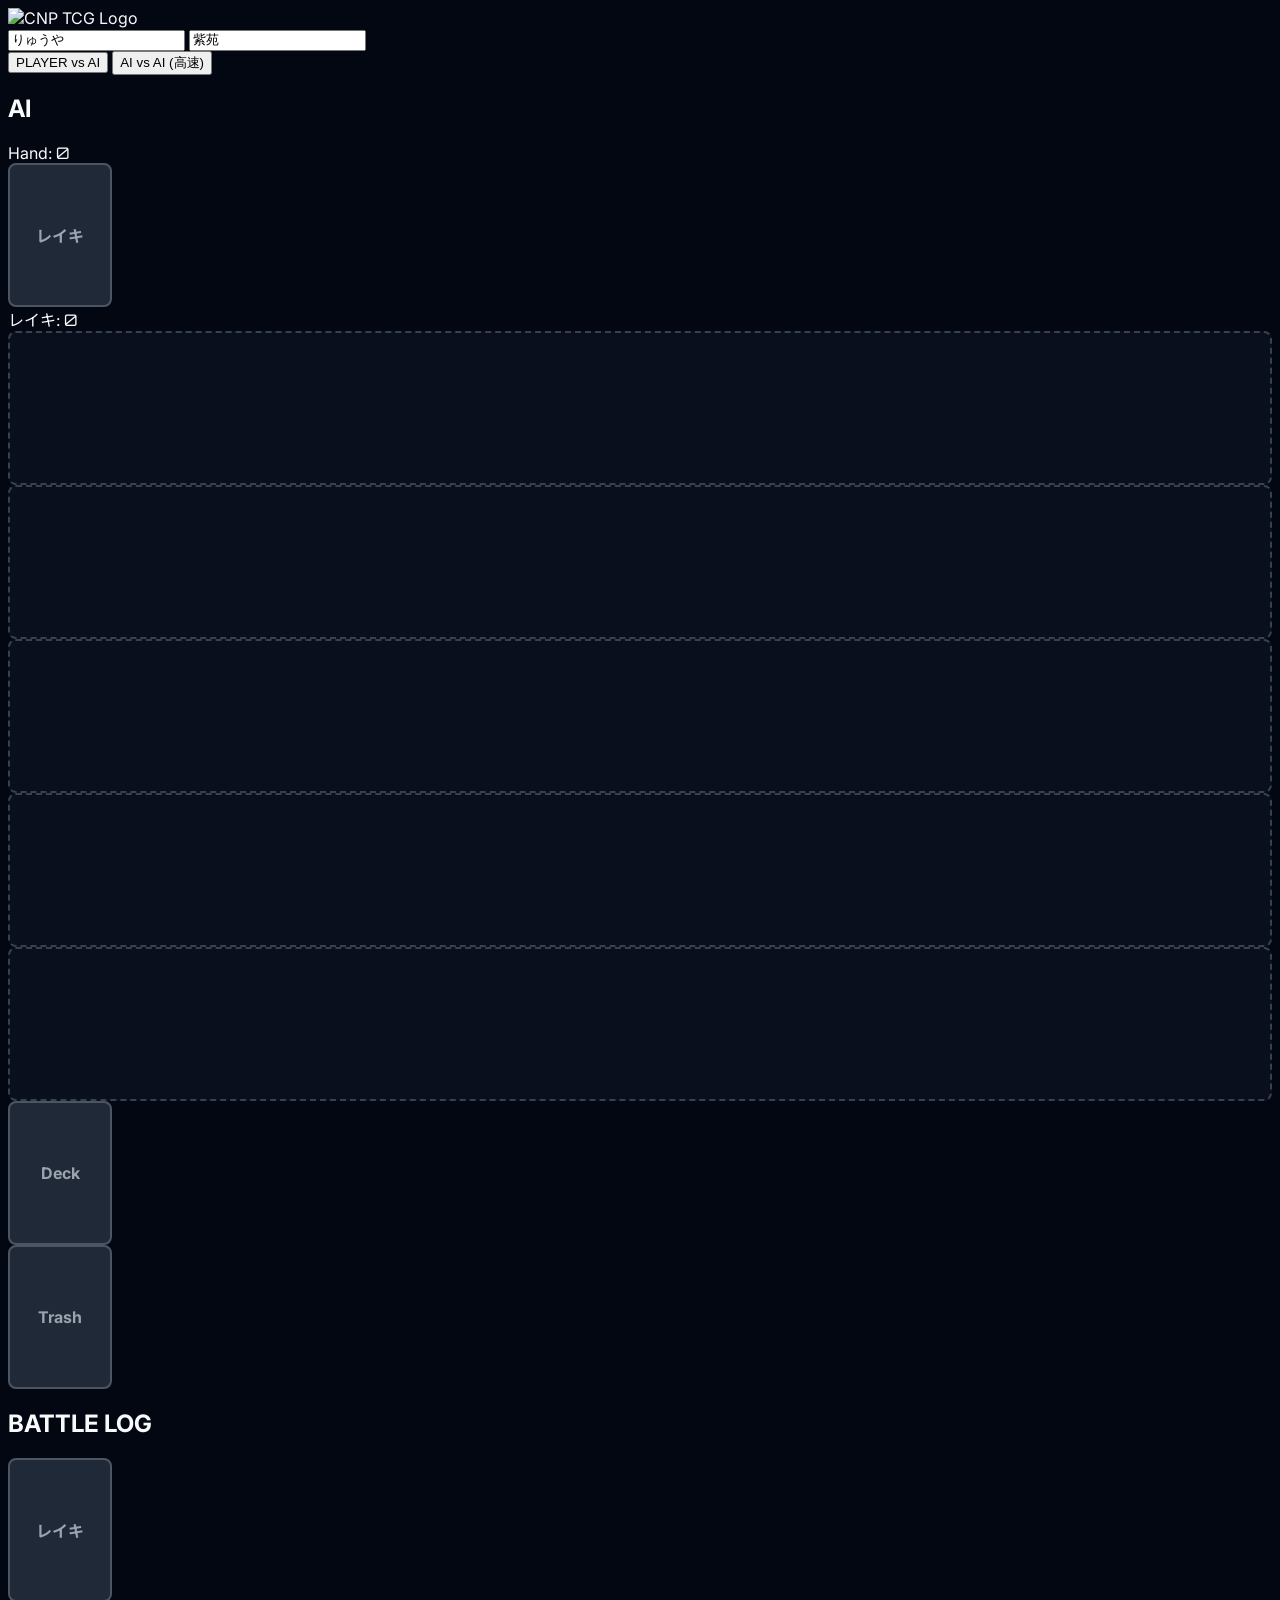
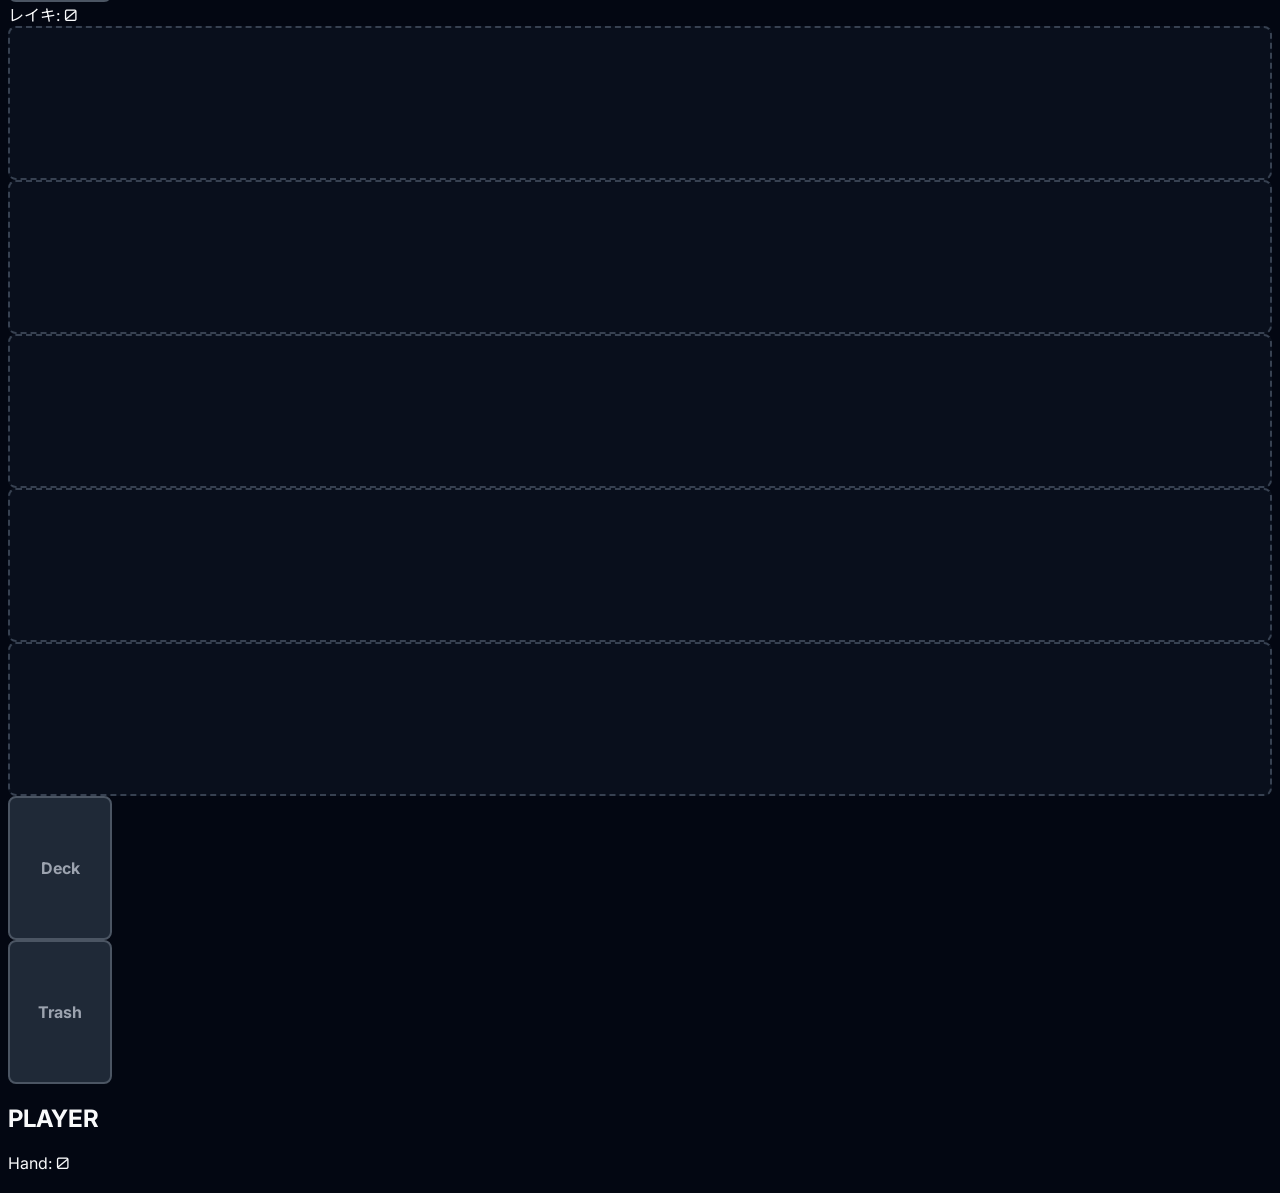
==== index.html @ 5e6b6c02 "ファイル名をindex.htmlに変更" ====
<!DOCTYPE html>
<html lang="ja">
<head>
    <meta charset="UTF-8">
    <meta name="viewport" content="width=device-width, initial-scale=1.0">
    <title>CNP TCG: AI BATTLE ARENA (Ultimate Responsive Edition)</title>
    <!-- Chosen Palette: Galactic Arena (Deep navy background, cool gray elements, with vibrant blue for player actions and crimson red for opponent actions/damage, accented with amber for phase indicators and highlights.) -->
    <!-- Application Structure Plan: The application is structured as a single-page 'Battle Arena', directly representing the game board from the source material (playmat guide). This is the most intuitive structure for a card game, allowing users to instantly understand the game state. The user flow is turn-based, guided by a central phase indicator. Interaction is direct: users click cards and targets. This design prioritizes immediate comprehension and immersive gameplay over abstract data representation, which is ideal for translating a game's rules into an interactive experience. -->
    <!-- Visualization & Content Choices:
    - Game State (Inform): Textual stats (Deck/Hand/Reiki count) are used for clarity. The layout itself acts as a diagram of the game state.
    - Card Interactions (Relationships): JavaScript-driven highlighting shows valid plays. When a card is selected, playable slots glow. During battle, selectable attackers and targets glow, making the action-target relationship clear.
    - Turn Progression (Change): A prominent 'Phase Indicator' text block, updated by JS, guides the user through the turn's phases (Draw, Main, Battle, End).
    - Battle Outcome (Compare): Card BP is directly compared. The outcome is visualized with a CSS animation (attack line) and a damage number popup, providing immediate, impactful feedback.
    - Libraries: Vanilla JS for all logic. No Chart.js/Plotly.js needed as the "data" is the game state itself, best visualized through a custom interactive diagram (the game board). -->
    <!-- CONFIRMATION: NO SVG graphics used. NO Mermaid JS used. -->
    <script src="https://cdn.tailwindcss.com"></script>
    <link rel="preconnect" href="https://fonts.googleapis.com">
    <link rel="preconnect" href="https://fonts.gstatic.com" crossorigin>
    <link href="https://fonts.googleapis.com/css2?family=Inter:wght@400;600;700&family=Noto+Sans+JP:wght@400;700&family=Orbitron:wght@700&display=swap" rel="stylesheet">
    <style>
        :root {
            --player-color: #2563eb; --opponent-color: #dc2626; --highlight-color: #f59e0b;
        }
        html, body { overscroll-behavior: none; }
        body {
            font-family: 'Inter', 'Noto Sans JP', sans-serif; background-color: #030712;
            background-image: url('https://cnptcg.s3.ap-northeast-1.amazonaws.com/images/background/bg_main.png');
            background-size: cover; background-position: center; background-attachment: fixed;
            color: #f9fafb; overflow: hidden; user-select: none;
        }
        .font-orbitron { font-family: 'Orbitron', sans-serif; }
        .card {
            transition: all 0.3s cubic-bezier(0.25, 0.8, 0.25, 1); transform-style: preserve-3d;
            box-shadow: 0 2px 10px rgba(0, 0, 0, 0.5); border-radius: 0.5rem; cursor: pointer;
            border: 2px solid #4b5563; width: 80px; height: 112px; position: relative;
        }
        .card-inner { width: 100%; height: 100%; object-fit: cover; border-radius: 0.375rem; }
        .card.rested { transform: rotate(90deg) scale(0.9); }
        .card.in-hand:hover { transform: translateY(-20px) scale(1.15); z-index: 100; }
        .card.selected { transform: translateY(-15px) scale(1.1); box-shadow: 0 0 20px var(--player-color); border-color: var(--player-color); }
        .card.can-attack { box-shadow: 0 0 15px var(--highlight-color); border-color: var(--highlight-color); animation: pulse 1.5s infinite; }
        .targetable { animation: pulse-red 1.5s infinite; }
        @keyframes pulse { 0%, 100% { box-shadow: 0 0 15px var(--highlight-color); } 50% { box-shadow: 0 0 25px var(--highlight-color); } }
        @keyframes pulse-red { 0%, 100% { box-shadow: 0 0 15px var(--opponent-color); border-color: var(--opponent-color);} 50% { box-shadow: 0 0 25px var(--opponent-color); border-color: var(--opponent-color);} }
        .field-slot {
            border: 2px dashed #374151; background-color: rgba(17, 24, 39, 0.5); transition: all 0.3s ease;
            min-height: 122px; border-radius: 0.5rem; display: flex; align-items: center; justify-content: center;
        }
        .field-slot.playable { border-color: var(--player-color); box-shadow: 0 0 15px var(--player-color); }
        .phase-indicator { box-shadow: 0 0 20px rgba(234, 179, 8, 0.4); }
        .attack-effect {
            position: fixed; width: 100px; height: 100px;
            background-image: radial-gradient(circle, white, rgba(255, 100, 100, 0));
            border-radius: 50%; transform: scale(0); pointer-events: none; z-index: 201;
            animation: attack-flash 0.4s ease-out;
        }
        @keyframes attack-flash { 0% { transform: scale(0); opacity: 1; } 100% { transform: scale(2); opacity: 0; } }
        .action-button:disabled { filter: grayscale(80%); cursor: not-allowed; opacity: 0.7; }
        .deck { background: #1f2937; border: 2px solid #4b5563; color: #9ca3af; display: flex; flex-direction: column; align-items: center; justify-content: center; font-weight: bold; border-radius: 0.5rem; width: 80px; height: 112px; }
        .base { border: 2px solid #4b5563; background-color: #1f2937; position: relative; width: 64px; height: 30px; border-radius: 0.25rem; }
        .base.conquered-by-player { border-color: var(--player-color); box-shadow: 0 0 15px var(--player-color); }
        .base.conquered-by-opponent { border-color: var(--opponent-color); box-shadow: 0 0 15px var(--opponent-color); }
        .gauge-bar { position: absolute; bottom: -10px; left: 0; width: 100%; height: 5px; background-color: #4b5563; border-radius: 2px; }
        .gauge-bar-inner { height: 100%; background-color: #f59e0b; border-radius: 2px; transition: width 0.3s ease; }
        .log-entry { transition: opacity 0.5s, transform 0.5s; opacity: 0; transform: translateX(-20px); }
        .log-entry.visible { opacity: 1; transform: translateX(0); }
        .card-overlay-text {
            position: absolute; bottom: 0; left: 0; right: 0; padding: 2px;
            background: linear-gradient(to top, rgba(0,0,0,0.8), rgba(0,0,0,0));
            border-bottom-left-radius: 0.375rem; border-bottom-right-radius: 0.375rem;
            font-size: 10px; line-height: 1.2; text-shadow: 1px 1px 2px black;
        }
        @media (min-width: 640px) {
            .card { width: 100px; height: 140px; }
            .deck { width: 100px; height: 140px; }
            .field-slot { min-height: 150px; }
            .base { width: 80px; }
            .card-overlay-text { font-size: 12px; }
        }
    </style>
</head>
<body class="p-1 sm:p-4 text-xs sm:text-base">
    <div id="splash-screen" class="fixed inset-0 bg-gray-900 z-50 flex items-center justify-center transition-opacity duration-500">
        <div class="text-center p-8 bg-black/50 rounded-2xl shadow-2xl max-w-md w-full mx-4">
            <img src="https://cnptcg.s3.ap-northeast-1.amazonaws.com/images/logo/logo.png" alt="CNP TCG Logo" class="w-2/3 mx-auto mb-8">
            <div class="space-y-4">
                <input type="text" id="player1-name-input" placeholder="プレイヤー1の名前" class="w-full bg-gray-700 text-white p-3 rounded-lg text-center" value="りゅうや">
                <input type="text" id="player2-name-input" placeholder="プレイヤー2の名前" class="w-full bg-gray-700 text-white p-3 rounded-lg text-center" value="紫苑">
            </div>
            <div class="mt-8 grid grid-cols-1 sm:grid-cols-2 gap-4">
                <button id="start-pve-btn" class="w-full bg-blue-600 hover:bg-blue-700 text-white font-bold py-3 rounded-lg transition-transform transform hover:scale-105">PLAYER vs AI</button>
                <button id="start-eve-btn" class="w-full bg-red-600 hover:bg-red-700 text-white font-bold py-3 rounded-lg transition-transform transform hover:scale-105">AI vs AI (高速)</button>
            </div>
        </div>
    </div>

    <div id="game-container" class="max-w-screen-2xl mx-auto flex flex-col h-screen opacity-0 transition-opacity duration-500">
        <div id="opponent-area" class="mb-2">
            <div class="flex justify-between items-center mb-2 px-1 sm:px-4">
                <div class="flex items-center gap-2 sm:gap-4"><h2 id="opponent-name" class="text-base sm:text-lg font-bold text-red-500">AI</h2><div id="opponent-hand-count" class="font-semibold">Hand: <span class="font-orbitron">0</span></div></div>
                <div id="opponent-bases" class="flex gap-1 sm:gap-2"></div>
            </div>
            <div class="flex items-end gap-1 sm:gap-4">
                <div class="flex flex-col-reverse justify-end gap-2 p-1 sm:p-2 bg-gray-900/50 rounded-lg"><div id="opponent-reiki-deck" class="deck">レイキ</div><div id="opponent-reiki-count" class="text-center font-bold">レイキ: <span class="font-orbitron">0</span></div></div>
                <div class="grid grid-cols-5 gap-1 sm:gap-2 flex-grow">
                    <div id="opponent-field-vanguard1" class="field-slot" data-type="field" data-owner="opponent" data-slot="vanguard1"></div><div id="opponent-field-vanguard2" class="field-slot" data-type="field" data-owner="opponent" data-slot="vanguard2"></div>
                    <div id="opponent-field-rearguard1" class="field-slot" data-type="field" data-owner="opponent" data-slot="rearguard1"></div><div id="opponent-field-rearguard2" class="field-slot" data-type="field" data-owner="opponent" data-slot="rearguard2"></div>
                    <div id="opponent-field-support" class="field-slot" data-type="field" data-owner="opponent" data-slot="support"></div>
                </div>
                <div class="flex flex-col gap-2 p-1 sm:p-2 bg-gray-900/50 rounded-lg"><div id="opponent-deck" class="deck">Deck</div><div id="opponent-trash" class="deck">Trash</div></div>
            </div>
        </div>
        <div class="grid grid-cols-12 gap-4 my-2 h-24 flex-shrink-0">
            <div id="phase-display" class="col-span-12 md:col-span-9 bg-gray-900 p-2 sm:p-4 rounded-lg flex justify-between items-center phase-indicator"></div>
            <div class="hidden md:block col-span-3 bg-gray-900 p-2 rounded-lg"><h2 class="text-sm font-bold text-gray-400 mb-1">BATTLE LOG</h2><div id="battle-log" class="h-full overflow-y-auto pr-2 text-xs"></div></div>
        </div>
        <div id="player-area" class="mt-auto">
            <div class="flex items-start gap-1 sm:gap-4">
                <div class="flex flex-col gap-2 p-1 sm:p-2 bg-gray-900/50 rounded-lg"><div id="player-reiki-deck" class="deck">レイキ</div><div id="player-reiki-count" class="text-center font-bold">レイキ: <span class="font-orbitron">0</span></div></div>
                <div class="grid grid-cols-5 gap-1 sm:gap-2 flex-grow">
                    <div id="player-field-vanguard1" class="field-slot" data-type="field" data-owner="player" data-slot="vanguard1"></div><div id="player-field-vanguard2" class="field-slot" data-type="field" data-owner="player" data-slot="vanguard2"></div>
                    <div id="player-field-rearguard1" class="field-slot" data-type="field" data-owner="player" data-slot="rearguard1"></div><div id="player-field-rearguard2" class="field-slot" data-type="field" data-owner="player" data-slot="rearguard2"></div>
                    <div id="player-field-support" class="field-slot" data-type="field" data-owner="player" data-slot="support"></div>
                </div>
                <div class="flex flex-col gap-2 p-1 sm:p-2 bg-gray-900/50 rounded-lg"><div id="player-deck" class="deck">Deck</div><div id="player-trash" class="deck">Trash</div></div>
            </div>
            <div class="flex justify-between items-center mt-2 px-1 sm:px-4">
                <div class="flex items-center gap-2 sm:gap-4"><h2 id="player-name" class="text-base sm:text-lg font-bold text-blue-500">PLAYER</h2><div id="player-hand-count" class="font-semibold">Hand: <span class="font-orbitron">0</span></div></div>
                <div id="player-bases" class="flex gap-1 sm:gap-2"></div>
            </div>
        </div>
        <div id="player-hand-area" class="flex-shrink-0 bg-gradient-to-t from-gray-900 via-gray-900/80 to-transparent p-2 flex justify-center items-end min-h-[160px] sm:min-h-[220px] pointer-events-none"><div id="player-hand-cards" class="flex gap-1 sm:gap-2 items-end pointer-events-auto"></div></div>
        <div id="modal-overlay" class="hidden fixed inset-0 bg-black/80 flex items-center justify-center z-50"><div id="modal-content" class="bg-gray-800 border-2 border-amber-400 p-8 rounded-lg text-center shadow-2xl"><h2 id="modal-title" class="text-4xl font-bold mb-4 font-orbitron"></h2><p id="modal-text" class="text-lg text-gray-300 mb-6"></p><div id="modal-buttons" class="flex justify-center gap-4"></div></div></div>
    </div>

<script type="module">
const CONFIG = {
    API_URL: "https://app.cnptcg.monolithos.co.jp/api/cards?limit=500&sort=newest",
    NUM_BASES: 3, GAUGE_PER_BASE: 2, INITIAL_HAND_SIZE: 5, MAX_REIKI: 10, TURN_DELAY: 300, MAX_TURNS: 50,
    PLACEHOLDER_IMG: "https://placehold.co/100x140/030712/f9fafb?text=CNP",
};

const FALLBACK_CARD_DATA = [
    { name: "リーリー", rarity: "C", skill_text: "" }, { name: "ミタマ", rarity: "C", skill_text: "" }, { name: "ヤーマ", rarity: "R", skill_text: "【登場時】BPを+2000する。" }, { name: "ナルカミ", rarity: "RR", skill_text: "【登場時】カードを1枚引く。" }, { name: "ルナ", rarity: "RRR", skill_text: "【アタック時】このターンの間、このユニットのBPを+1000する。" }, { name: "レイキ", rarity: "C", name: "レイキ", skill_text: "" }, { name: "レイキ", rarity: "C", skill_text: "" }, { name: "レイキ", rarity: "C", skill_text: "" }, { name: "オロチ", rarity: "SR", skill_text: "" }, { name: "トウテツ", rarity: "C", skill_text: "" }, { name: "キュウビ", rarity: "R", skill_text: "" }, { name: "コノハ", rarity: "C", skill_text: "" }, { name: "イヴェール", rarity: "C", skill_text: "" }, { name: "マカミ", rarity: "R", skill_text: "" },
];

const IMAGE_CACHE = {
    "リーリー": "[data-uri]",
    "ナルカミ": "[data-uri]",
    "CARD_BACK": "[data-uri]"
};

class GameEngine {
    constructor() {
        this.ui = new UIManager(this);
        this.state = null;
        this.ai = new AIAgent(this);
        this.isProcessing = true;
        this.actionPromise = null;
    }

    async start() {
        this.ui.showSplashScreen();
    }

    async initGame(allCards, gameMode, playerNames) {
        this.state = this.createInitialGameState(allCards, gameMode, playerNames);
        this.ui.hideSplashScreen();
        await this.delay(500);
        this.runGameLoop();
    }

    processCardData(card) {
        const rarityBP = { C: 1000, R: 1500, RR: 2000, RRR: 2500, SR: 3000, SEC: 3500, 'P-RR': 1800, 'P-RRR': 3800, 'SP-RRR': 4000 };
        const rarityCost = { C: 1, R: 2, RR: 2, RRR: 3, SR: 3, SEC: 4, 'P-RR': 2, 'P-RRR': 3, 'SP-RRR': 4 };
        let type = 'unit';
        if(card.category === 'event' || (card.skill_text && card.skill_text.includes("イベント"))) type = 'event';
        if(card.category === 'support' || (card.skill_text && card.skill_text.includes("サポート"))) type = 'support';
        if(card.name === 'レイキ') type = 'reiki';
        const imageUrl = IMAGE_CACHE[card.name] || card.imageUrl || CONFIG.PLACEHOLDER_IMG;
        return { ...card, uuid: self.crypto.randomUUID(), bp: rarityBP[card.rarity] || 1000, cost: rarityCost[card.rarity] || 1, type, rested: false, imageUrl };
    }
    
    createInitialGameState(allCards, gameMode, playerNames) {
        const createPlayerState = () => {
            const mainDeck = allCards.filter(c => c.type !== 'reiki').sort(() => 0.5 - Math.random());
            const reikiDeck = allCards.filter(c => c.type === 'reiki').sort(() => 0.5 - Math.random());
            const hand = mainDeck.splice(0, CONFIG.INITIAL_HAND_SIZE);
            const bases = Array(CONFIG.NUM_BASES).fill(0).map(() => ({ gauges: mainDeck.splice(0, CONFIG.GAUGE_PER_BASE), owner: null }));
            return { mainDeck, reikiDeck, hand, bases, reiki: 0, maxReiki: 0, trash: [], field: { vanguard1: null, vanguard2: null, rearguard1: null, rearguard2: null, support: null }, };
        };
        return { players: [createPlayerState(), createPlayerState()], turn: 1, activePlayerIndex: 0, phase: 'start', winner: null, gameMode, playerNames };
    }

    async runGameLoop() {
        while (this.state.winner === null) {
            await this.executeTurn();
        }
        const winnerName = this.getPlayerName(this.state.winner);
        this.ui.showModal(`${winnerName}の勝利！`, "素晴らしい戦いでした。", [{ text: "もう一度プレイ", callback: () => window.location.reload() }]);
    }

    async executeTurn() {
        const playerIndex = this.state.activePlayerIndex;
        this.state.phase = 'start';
        this.ui.update(this.state);
        this.ui.addLog(`ターン ${this.state.turn} - ${this.getPlayerName(playerIndex)} のターン`);
        
        await this.delay();
        this.activePhase(playerIndex);
        this.reikiChargePhase(playerIndex);
        this.drawPhase(playerIndex);

        this.state.phase = 'main';
        this.ui.update(this.state);
        await this.mainPhase();

        this.state.phase = 'battle';
        this.ui.update(this.state);
        await this.battlePhase();

        this.state.phase = 'end';
        this.ui.update(this.state);
        this.checkWinner();
        this.state.activePlayerIndex = (playerIndex + 1) % 2;
        if (this.state.activePlayerIndex === 0 && this.state.gameMode === 'PvE') this.state.turn++;
        else if (this.state.gameMode === 'EvE' && this.state.activePlayerIndex === 0) this.state.turn++;
    }

    activePhase(playerIndex) {
        const player = this.state.players[playerIndex];
        Object.values(player.field).forEach(card => { if (card) card.rested = false; });
        this.ui.addLog("アクティブフェイズ");
    }
    reikiChargePhase(playerIndex) {
        const player = this.state.players[playerIndex];
        if (player.maxReiki < CONFIG.MAX_REIKI) player.maxReiki++;
        player.reiki = player.maxReiki;
        this.ui.addLog("レイキチャージフェイズ");
    }
    drawPhase(playerIndex) {
        if(this.state.turn === 1 && playerIndex === 0 && this.state.gameMode === 'PvE') return;
        const player = this.state.players[playerIndex];
        if (player.mainDeck.length > 0) player.hand.push(player.mainDeck.pop());
        this.ui.addLog("ドローフェイズ");
    }

    async mainPhase() {
        if (this.isHumanTurn()) {
            await this.waitForPlayerAction('main');
        } else {
            await this.ai.executeMainPhase();
        }
    }

    async battlePhase() {
        if (this.isHumanTurn()) {
            await this.waitForPlayerAction('battle');
        } else {
            await this.ai.executeBattlePhase();
        }
    }

    isHumanTurn() { return this.state.activePlayerIndex === 0 && this.state.gameMode === 'PvE'; }
    getPlayerName(index) { return this.state.playerNames[index]; }
    delay(ms) {
        const speed = this.state.gameMode === 'EvE' ? 0.5 : 1;
        return new Promise(res => setTimeout(res, (ms || CONFIG.TURN_DELAY) * speed));
    }
    
    checkWinner() {
        this.state.players.forEach((player, index) => {
            const opponentIndex = (index + 1) % 2;
            const conqueredBases = this.state.players[opponentIndex].bases.filter(b => b.owner === index).length;
            if (conqueredBases >= 2) {
                this.state.winner = index;
            }
        });
    }

    async waitForPlayerAction(phase) {
        this.isProcessing = false;
        this.ui.update(this.state);
        await new Promise(resolve => { this.actionPromise = { resolve }; });
        this.isProcessing = true;
    }

    endPhaseForPlayer() {
        if (this.isHumanTurn() && !this.isProcessing && this.actionPromise) {
            this.actionPromise.resolve();
            this.actionPromise = null;
        }
    }

    handlePlayerAction(data) {
        if (!this.isHumanTurn() || this.isProcessing) return;
        
        const { type, cardUUID, slot, owner } = data;
        const player = this.state.players[0];

        if (this.state.phase === 'main') {
            if (type === 'hand') {
                const card = player.hand.find(c => c.uuid === cardUUID);
                this.ui.selectCard(card, 'hand');
            } else if (type === 'field' && this.ui.selectedCard && this.ui.selectedCard.type === 'hand') {
                this.playCard(0, this.ui.selectedCard.uuid, slot);
            }
        } else if (this.state.phase === 'battle') {
            const cardOnField = player.field[slot];
            if (type === 'field' && cardOnField && !cardOnField.rested) {
                 this.ui.selectCard(cardOnField, 'field');
            } else if (this.ui.selectedCard && this.ui.selectedCard.type === 'field') {
                if (type === 'field' && owner === 'opponent') this.initiateAttack(0, this.ui.selectedCard.slot, slot);
                if (type === 'base' && owner === 'opponent') this.initiateAttack(0, this.ui.selectedCard.slot, `base${slot}`);
            }
        }
    }

    playCard(playerIndex, cardUUID, slot) {
        const player = this.state.players[playerIndex];
        const cardIndex = player.hand.findIndex(c => c.uuid === cardUUID);
        if (cardIndex === -1) return;
        const card = player.hand[cardIndex];

        if (player.reiki >= card.cost && !player.field[slot]) {
            player.reiki -= card.cost;
            player.hand.splice(cardIndex, 1);
            player.field[slot] = card;
            this.ui.addLog(`${this.getPlayerName(playerIndex)}が${card.name}を召喚`);
            this.ui.unselectCard();
            this.ui.update(this.state);
        } else {
             this.ui.addLog("コスト不足かスロットが埋まっています", "error");
        }
    }
    
    initiateAttack(attackerIndex, attackerSlot, targetSlot) {
        const attackerPlayer = this.state.players[attackerIndex];
        const defenderIndex = (attackerIndex + 1) % 2;
        const defenderPlayer = this.state.players[defenderIndex];
        const attackerCard = attackerPlayer.field[attackerSlot];
        
        if (!attackerCard || attackerCard.rested) return;

        let defenderCard = null;
        if(targetSlot && !targetSlot.startsWith('base')) {
            defenderCard = defenderPlayer.field[targetSlot];
        }

        this.ui.addLog(`${attackerCard.name}が${defenderCard ? defenderCard.name : '拠点'}に攻撃`);
        this.ui.showAttackEffect(attackerCard, defenderCard || targetSlot);
        attackerCard.rested = true;
        
        const battleResult = this.resolveBattle(attackerCard, defenderCard);
        
        if (battleResult.winner === 'attacker') {
            if(defenderCard) {
                defenderPlayer.trash.push(defenderCard);
                defenderPlayer.field[targetSlot] = null;
                this.ui.addLog(`${defenderCard.name}は破壊された`);
            } else {
                const baseIndex = parseInt(targetSlot.replace('base', ''));
                const base = defenderPlayer.bases[baseIndex];
                if (base.gauges.length > 0) {
                    defenderPlayer.trash.push(base.gauges.pop());
                    this.ui.addLog(`拠点のゲージが1枚破壊された`);
                }
                if (base.gauges.length === 0 && base.owner !== attackerIndex) {
                    base.owner = attackerIndex;
                    this.ui.addLog(`拠点が制圧された！`);
                }
            }
        } else if(battleResult.winner === 'defender') {
            attackerPlayer.trash.push(attackerCard);
            attackerPlayer.field[attackerSlot] = null;
            this.ui.addLog(`${attackerCard.name}は返り討ちにされた`);
        } else {
             this.ui.addLog(`相打ち！両者破壊`);
             attackerPlayer.trash.push(attackerCard);
             attackerPlayer.field[attackerSlot] = null;
             if(defenderCard) {
                defenderPlayer.trash.push(defenderCard);
                defenderPlayer.field[targetSlot] = null;
            }
        }

        this.ui.unselectCard();
        this.ui.update(this.state);
        this.checkWinner();
    }

    resolveBattle(attacker, defender) {
        if (!defender) return { winner: 'attacker' };
        if (attacker.bp > defender.bp) return { winner: 'attacker' };
        if (defender.bp > attacker.bp) return { winner: 'defender' };
        return { winner: 'draw' };
    }
}

class UIManager {
    constructor(engine) {
        this.engine = engine;
        this.selectedCard = null;
        this.selectedCardType = null;
        this.init();
    }
    init() {
        document.getElementById('start-pve-btn').onclick = () => this.startGame('PvE');
        document.getElementById('start-eve-btn').onclick = () => this.startGame('EvE');
        document.body.addEventListener('click', e => {
            if (this.engine.isProcessing) return;
            const cardEl = e.target.closest('.card');
            const slotEl = e.target.closest('.field-slot');
            const baseEl = e.target.closest('.base');
            if (cardEl && cardEl.dataset.uuid) this.engine.handlePlayerAction({ type: cardEl.dataset.type, cardUUID: cardEl.dataset.uuid, owner: 'player', slot: cardEl.dataset.slot });
            else if (slotEl && slotEl.dataset.slot) this.engine.handlePlayerAction({ type: 'field', slot: slotEl.dataset.slot, owner: slotEl.dataset.owner });
            else if (baseEl && baseEl.dataset.slot) this.engine.handlePlayerAction({ type: 'base', owner: 'opponent', slot: baseEl.dataset.slot });
        });
    }
    async startGame(mode) {
        const p1Name = document.getElementById('player1-name-input').value || 'りゅうや';
        const p2Name = document.getElementById('player2-name-input').value || '紫苑';
        
        let cardData;
        try {
            const response = await fetch(CONFIG.API_URL);
            if (!response.ok) throw new Error('API response not OK');
            const data = await response.json();
            cardData = data.cards;
        } catch (e) {
            cardData = FALLBACK_CARD_DATA;
            this.addLog("APIに接続できません。オフラインモードで起動します。", "error");
        }
        const allCards = cardData.map(c => this.engine.processCardData(c));
        const playerNames = mode === 'PvE' ? [p1Name, p2Name] : [p1Name, p2Name];
        this.engine.initGame(allCards, mode, playerNames);
    }
    update(state) {
        this.updatePlayerUI(0, state.players[0], state);
        this.updatePlayerUI(1, state.players[1], state);
        this.updatePhaseDisplay(state);
    }
    updatePlayerUI(index, playerState, state) {
        const prefix = index === 0 ? 'player' : 'opponent';
        const nameEl = document.getElementById(`${prefix}-name`);
        if(nameEl) nameEl.textContent = state.playerNames[index];
        const handCountEl = document.getElementById(`${prefix}-hand-count`);
        if(handCountEl) handCountEl.querySelector('span').textContent = playerState.hand.length;
        document.getElementById(`${prefix}-deck`).innerHTML = `Deck <span class="font-orbitron">${playerState.mainDeck.length}</span>`;
        document.getElementById(`${prefix}-reiki-deck`).innerHTML = `レイキ <span class="font-orbitron">${playerState.reikiDeck.length}</span>`;
        document.getElementById(`${prefix}-trash`).innerHTML = `Trash <span class="font-orbitron">${playerState.trash.length}</span>`;
        document.getElementById(`${prefix}-reiki-count`).querySelector('span').textContent = `${playerState.reiki}/${playerState.maxReiki}`;
        const handEl = document.getElementById('player-hand-cards');
        if(index === 0) {
            handEl.innerHTML = '';
            playerState.hand.forEach(card => handEl.appendChild(this.createCardEl(card, 'hand')));
        }
        for (const [slot, card] of Object.entries(playerState.field)) {
            const slotEl = document.getElementById(`${prefix}-field-${slot}`);
            slotEl.innerHTML = '';
            if (card) slotEl.appendChild(this.createCardEl(card, 'field', slot));
        }
        const basesEl = document.getElementById(`${prefix}-bases`);
        basesEl.innerHTML = '';
        playerState.bases.forEach((base, i) => {
            const baseEl = document.createElement('div');
            baseEl.className = 'base';
            baseEl.dataset.type = 'base';
            baseEl.dataset.slot = `${i}`;
            if(base.owner !== null) baseEl.classList.add(base.owner === 0 ? 'conquered-by-player' : 'conquered-by-opponent');
            const gaugeBar = document.createElement('div');
            gaugeBar.className = 'gauge-bar';
            const gaugeInner = document.createElement('div');
            gaugeInner.className = 'gauge-bar-inner';
            gaugeInner.style.width = `${(base.gauges.length / CONFIG.GAUGE_PER_BASE) * 100}%`;
            gaugeBar.appendChild(gaugeInner);
            baseEl.appendChild(gaugeBar);
            basesEl.appendChild(baseEl);
        });
        this.updateHighlights(state);
    }
    createCardEl(card, type, slot) {
        const el = document.createElement('div');
        el.className = `card ${type === 'hand' ? 'in-hand' : ''}`;
        el.dataset.uuid = card.uuid;
        el.dataset.type = type;
        if(slot) el.dataset.slot = slot;
        if(card.rested) el.classList.add('rested');
        el.innerHTML = `<img src="${card.imageUrl || CONFIG.PLACEHOLDER_IMG}" class="card-inner" alt="${card.name}" draggable="false"><div class="card-overlay-text text-white"><p class="font-bold truncate">${card.name}</p><p class="text-amber-300">BP: ${card.bp}</p></div>`;
        return el;
    }
    updatePhaseDisplay(state) {
        const phaseEl = document.getElementById('phase-display');
        const phaseName = state.phase.toUpperCase();
        const canEndPhase = this.engine.isHumanTurn() && !this.engine.isProcessing;
        phaseEl.innerHTML = `<div class="text-left"><p class="font-orbitron text-lg text-gray-400">TURN ${state.turn}</p><p class="font-bold text-2xl sm:text-3xl text-amber-400">${phaseName} PHASE</p></div><button id="end-phase-button" class="action-button bg-amber-500 hover:bg-amber-600 text-white font-bold py-2 px-4 sm:py-3 sm:px-6 rounded" ${!canEndPhase ? 'disabled' : ''}>${state.phase === 'main' ? 'BATTLE PHASE へ' : 'TURN END'}</button>`;
        document.getElementById('end-phase-button').onclick = () => this.engine.endPhaseForPlayer();
    }
    updateHighlights(state) {
        document.querySelectorAll('.card, .field-slot, .base').forEach(el => el.classList.remove('playable', 'can-attack', 'targetable', 'selected'));
        if (!this.engine.isHumanTurn() || this.engine.isProcessing) return;
        if (state.phase === 'main') {
            const player = state.players[0];
            if(this.selectedCard && this.selectedCard.type === 'hand') {
                document.querySelectorAll('[data-type="field"][data-owner="player"]').forEach(slotEl => {
                    const slot = slotEl.dataset.slot;
                    if (!player.field[slot] && player.reiki >= this.selectedCard.cost) slotEl.classList.add('playable');
                });
            }
        } else if (state.phase === 'battle') {
            const player = state.players[0];
            Object.values(player.field).forEach(card => {
                if(card && !card.rested) document.querySelector(`[data-uuid="${card.uuid}"]`).classList.add('can-attack');
            });
            if(this.selectedCard && this.selectedCard.type === 'field') {
                const opponent = state.players[1];
                Object.values(opponent.field).forEach(card => {
                    if(card) document.querySelector(`[data-uuid="${card.uuid}"]`).classList.add('targetable');
                });
                opponent.bases.forEach((base, i) => { document.getElementById(`opponent-base-${i}`).classList.add('targetable'); });
            }
        }
    }
    selectCard(card, type) {
        if(this.selectedCard?.uuid === card?.uuid) { this.unselectCard(); return; }
        this.unselectCard();
        this.selectedCard = { ...card, type };
        const cardEl = document.querySelector(`[data-uuid="${card.uuid}"]`);
        if (cardEl) cardEl.classList.add('selected');
        this.updateHighlights(this.engine.state);
    }
    unselectCard() {
        if (this.selectedCard) {
            const cardEl = document.querySelector(`[data-uuid="${this.selectedCard.uuid}"]`);
            if (cardEl) cardEl.classList.remove('selected');
        }
        this.selectedCard = null;
        this.updateHighlights(this.engine.state);
    }
    addLog(message, type = 'info') {
        const logEl = document.getElementById('battle-log');
        const entry = document.createElement('p');
        entry.textContent = message;
        entry.className = `log-entry ${type === 'error' ? 'text-red-400' : 'text-gray-300'}`;
        logEl.prepend(entry);
        setTimeout(() => entry.classList.add('visible'), 10);
    }
    showModal(title, text, buttons, noButtons = false) {
        document.getElementById('modal-title').textContent = title;
        document.getElementById('modal-text').textContent = text;
        const buttonsEl = document.getElementById('modal-buttons');
        buttonsEl.innerHTML = '';
        if (!noButtons) {
            buttons.forEach(btnInfo => {
                const button = document.createElement('button');
                button.className = 'action-button bg-blue-600 hover:bg-blue-700 text-white font-bold py-3 px-8 rounded-lg';
                button.textContent = btnInfo.text;
                if (btnInfo.disabled) button.disabled = true;
                if (btnInfo.callback) button.onclick = btnInfo.callback;
                buttonsEl.appendChild(button);
            });
        }
        document.getElementById('modal-overlay').classList.remove('hidden');
    }
    hideModal() { document.getElementById('modal-overlay').classList.add('hidden'); }
    showSplashScreen() { document.getElementById('splash-screen').classList.remove('hidden'); }
    hideSplashScreen() {
        const splash = document.getElementById('splash-screen');
        splash.classList.add('opacity-0');
        document.getElementById('game-container').classList.remove('opacity-0');
        setTimeout(() => splash.classList.add('hidden'), 500);
    }
    showAttackEffect(attackerCard, target) {
        const effect = document.createElement('div');
        effect.className = 'attack-effect';
        document.getElementById('game-container').appendChild(effect);
        
        const targetEl = document.querySelector(`[data-uuid="${target?.uuid}"]`) || document.getElementById(`opponent-base-${target?.replace('base','')}`);
        if(targetEl) {
            const rect = targetEl.getBoundingClientRect();
            effect.style.left = `${rect.left + rect.width / 2 - 50}px`;
            effect.style.top = `${rect.top + rect.height / 2 - 50}px`;
        }
        setTimeout(() => effect.remove(), 400);
    }
}

class AIAgent {
    constructor(engine) { this.engine = engine; }
    async executeMainPhase() {
        const playerIndex = this.engine.state.activePlayerIndex;
        const player = this.engine.state.players[playerIndex];
        const playableCards = player.hand.filter(c => c.cost <= player.reiki && c.type === 'unit');
        if (playableCards.length > 0) {
            playableCards.sort((a, b) => b.bp - a.bp);
            const cardToPlay = playableCards[0];
            const emptySlots = Object.entries(player.field).filter(([_, card]) => !card).map(([slot]) => slot);
            if(emptySlots.length > 0) {
                await this.engine.delay(500);
                this.engine.playCard(playerIndex, cardToPlay.uuid, emptySlots[0]);
                await this.engine.delay(500);
            }
        }
    }
    async executeBattlePhase() {
        const playerIndex = this.engine.state.activePlayerIndex;
        const player = this.engine.state.players[playerIndex];
        const attackers = Object.entries(player.field).filter(([s,c]) => c && !c.rested && s.includes('vanguard'));
        for (const [slot, card] of attackers) {
            await this.engine.delay(500);
            this.engine.initiateAttack(playerIndex, slot, 'base0');
            await this.engine.delay(500);
        }
    }
}

document.addEventListener('DOMContentLoaded', () => {
    const game = new GameEngine();
    game.start();
});

</script>
</body>
</html>
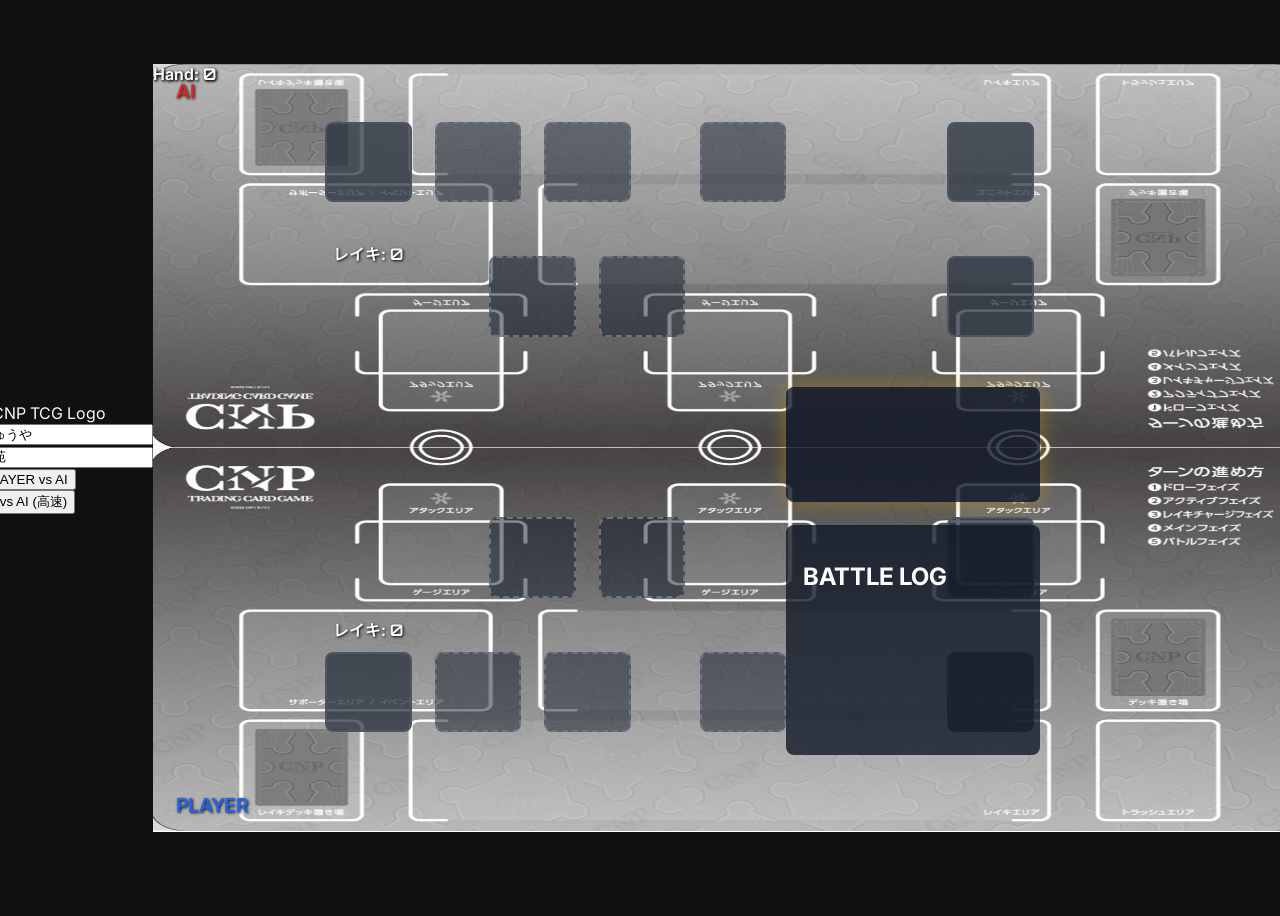
==== commit 3ae7c016: "改訂版" ====
--- a/index.html
+++ b/index.html
@@ -3,83 +3,16 @@
 <head>
     <meta charset="UTF-8">
     <meta name="viewport" content="width=device-width, initial-scale=1.0">
-    <title>CNP TCG: AI BATTLE ARENA (Ultimate Responsive Edition)</title>
-    <!-- Chosen Palette: Galactic Arena (Deep navy background, cool gray elements, with vibrant blue for player actions and crimson red for opponent actions/damage, accented with amber for phase indicators and highlights.) -->
-    <!-- Application Structure Plan: The application is structured as a single-page 'Battle Arena', directly representing the game board from the source material (playmat guide). This is the most intuitive structure for a card game, allowing users to instantly understand the game state. The user flow is turn-based, guided by a central phase indicator. Interaction is direct: users click cards and targets. This design prioritizes immediate comprehension and immersive gameplay over abstract data representation, which is ideal for translating a game's rules into an interactive experience. -->
-    <!-- Visualization & Content Choices:
-    - Game State (Inform): Textual stats (Deck/Hand/Reiki count) are used for clarity. The layout itself acts as a diagram of the game state.
-    - Card Interactions (Relationships): JavaScript-driven highlighting shows valid plays. When a card is selected, playable slots glow. During battle, selectable attackers and targets glow, making the action-target relationship clear.
-    - Turn Progression (Change): A prominent 'Phase Indicator' text block, updated by JS, guides the user through the turn's phases (Draw, Main, Battle, End).
-    - Battle Outcome (Compare): Card BP is directly compared. The outcome is visualized with a CSS animation (attack line) and a damage number popup, providing immediate, impactful feedback.
-    - Libraries: Vanilla JS for all logic. No Chart.js/Plotly.js needed as the "data" is the game state itself, best visualized through a custom interactive diagram (the game board). -->
-    <!-- CONFIRMATION: NO SVG graphics used. NO Mermaid JS used. -->
+    <title>CNP TCG: AI BATTLE ARENA (本格版)</title>
+    <!-- 外部ライブラリとCSSの読み込み -->
     <script src="https://cdn.tailwindcss.com"></script>
     <link rel="preconnect" href="https://fonts.googleapis.com">
     <link rel="preconnect" href="https://fonts.gstatic.com" crossorigin>
     <link href="https://fonts.googleapis.com/css2?family=Inter:wght@400;600;700&family=Noto+Sans+JP:wght@400;700&family=Orbitron:wght@700&display=swap" rel="stylesheet">
-    <style>
-        :root {
-            --player-color: #2563eb; --opponent-color: #dc2626; --highlight-color: #f59e0b;
-        }
-        html, body { overscroll-behavior: none; }
-        body {
-            font-family: 'Inter', 'Noto Sans JP', sans-serif; background-color: #030712;
-            background-image: url('https://cnptcg.s3.ap-northeast-1.amazonaws.com/images/background/bg_main.png');
-            background-size: cover; background-position: center; background-attachment: fixed;
-            color: #f9fafb; overflow: hidden; user-select: none;
-        }
-        .font-orbitron { font-family: 'Orbitron', sans-serif; }
-        .card {
-            transition: all 0.3s cubic-bezier(0.25, 0.8, 0.25, 1); transform-style: preserve-3d;
-            box-shadow: 0 2px 10px rgba(0, 0, 0, 0.5); border-radius: 0.5rem; cursor: pointer;
-            border: 2px solid #4b5563; width: 80px; height: 112px; position: relative;
-        }
-        .card-inner { width: 100%; height: 100%; object-fit: cover; border-radius: 0.375rem; }
-        .card.rested { transform: rotate(90deg) scale(0.9); }
-        .card.in-hand:hover { transform: translateY(-20px) scale(1.15); z-index: 100; }
-        .card.selected { transform: translateY(-15px) scale(1.1); box-shadow: 0 0 20px var(--player-color); border-color: var(--player-color); }
-        .card.can-attack { box-shadow: 0 0 15px var(--highlight-color); border-color: var(--highlight-color); animation: pulse 1.5s infinite; }
-        .targetable { animation: pulse-red 1.5s infinite; }
-        @keyframes pulse { 0%, 100% { box-shadow: 0 0 15px var(--highlight-color); } 50% { box-shadow: 0 0 25px var(--highlight-color); } }
-        @keyframes pulse-red { 0%, 100% { box-shadow: 0 0 15px var(--opponent-color); border-color: var(--opponent-color);} 50% { box-shadow: 0 0 25px var(--opponent-color); border-color: var(--opponent-color);} }
-        .field-slot {
-            border: 2px dashed #374151; background-color: rgba(17, 24, 39, 0.5); transition: all 0.3s ease;
-            min-height: 122px; border-radius: 0.5rem; display: flex; align-items: center; justify-content: center;
-        }
-        .field-slot.playable { border-color: var(--player-color); box-shadow: 0 0 15px var(--player-color); }
-        .phase-indicator { box-shadow: 0 0 20px rgba(234, 179, 8, 0.4); }
-        .attack-effect {
-            position: fixed; width: 100px; height: 100px;
-            background-image: radial-gradient(circle, white, rgba(255, 100, 100, 0));
-            border-radius: 50%; transform: scale(0); pointer-events: none; z-index: 201;
-            animation: attack-flash 0.4s ease-out;
-        }
-        @keyframes attack-flash { 0% { transform: scale(0); opacity: 1; } 100% { transform: scale(2); opacity: 0; } }
-        .action-button:disabled { filter: grayscale(80%); cursor: not-allowed; opacity: 0.7; }
-        .deck { background: #1f2937; border: 2px solid #4b5563; color: #9ca3af; display: flex; flex-direction: column; align-items: center; justify-content: center; font-weight: bold; border-radius: 0.5rem; width: 80px; height: 112px; }
-        .base { border: 2px solid #4b5563; background-color: #1f2937; position: relative; width: 64px; height: 30px; border-radius: 0.25rem; }
-        .base.conquered-by-player { border-color: var(--player-color); box-shadow: 0 0 15px var(--player-color); }
-        .base.conquered-by-opponent { border-color: var(--opponent-color); box-shadow: 0 0 15px var(--opponent-color); }
-        .gauge-bar { position: absolute; bottom: -10px; left: 0; width: 100%; height: 5px; background-color: #4b5563; border-radius: 2px; }
-        .gauge-bar-inner { height: 100%; background-color: #f59e0b; border-radius: 2px; transition: width 0.3s ease; }
-        .log-entry { transition: opacity 0.5s, transform 0.5s; opacity: 0; transform: translateX(-20px); }
-        .log-entry.visible { opacity: 1; transform: translateX(0); }
-        .card-overlay-text {
-            position: absolute; bottom: 0; left: 0; right: 0; padding: 2px;
-            background: linear-gradient(to top, rgba(0,0,0,0.8), rgba(0,0,0,0));
-            border-bottom-left-radius: 0.375rem; border-bottom-right-radius: 0.375rem;
-            font-size: 10px; line-height: 1.2; text-shadow: 1px 1px 2px black;
-        }
-        @media (min-width: 640px) {
-            .card { width: 100px; height: 140px; }
-            .deck { width: 100px; height: 140px; }
-            .field-slot { min-height: 150px; }
-            .base { width: 80px; }
-            .card-overlay-text { font-size: 12px; }
-        }
-    </style>
+    <link rel="stylesheet" href="css/style.css">
 </head>
 <body class="p-1 sm:p-4 text-xs sm:text-base">
+    <!-- スタート画面 -->
     <div id="splash-screen" class="fixed inset-0 bg-gray-900 z-50 flex items-center justify-center transition-opacity duration-500">
         <div class="text-center p-8 bg-black/50 rounded-2xl shadow-2xl max-w-md w-full mx-4">
             <img src="https://cnptcg.s3.ap-northeast-1.amazonaws.com/images/logo/logo.png" alt="CNP TCG Logo" class="w-2/3 mx-auto mb-8">
@@ -94,531 +27,52 @@
         </div>
     </div>
 
+    <!-- ゲーム画面 -->
     <div id="game-container" class="max-w-screen-2xl mx-auto flex flex-col h-screen opacity-0 transition-opacity duration-500">
-        <div id="opponent-area" class="mb-2">
-            <div class="flex justify-between items-center mb-2 px-1 sm:px-4">
-                <div class="flex items-center gap-2 sm:gap-4"><h2 id="opponent-name" class="text-base sm:text-lg font-bold text-red-500">AI</h2><div id="opponent-hand-count" class="font-semibold">Hand: <span class="font-orbitron">0</span></div></div>
-                <div id="opponent-bases" class="flex gap-1 sm:gap-2"></div>
-            </div>
-            <div class="flex items-end gap-1 sm:gap-4">
-                <div class="flex flex-col-reverse justify-end gap-2 p-1 sm:p-2 bg-gray-900/50 rounded-lg"><div id="opponent-reiki-deck" class="deck">レイキ</div><div id="opponent-reiki-count" class="text-center font-bold">レイキ: <span class="font-orbitron">0</span></div></div>
-                <div class="grid grid-cols-5 gap-1 sm:gap-2 flex-grow">
-                    <div id="opponent-field-vanguard1" class="field-slot" data-type="field" data-owner="opponent" data-slot="vanguard1"></div><div id="opponent-field-vanguard2" class="field-slot" data-type="field" data-owner="opponent" data-slot="vanguard2"></div>
-                    <div id="opponent-field-rearguard1" class="field-slot" data-type="field" data-owner="opponent" data-slot="rearguard1"></div><div id="opponent-field-rearguard2" class="field-slot" data-type="field" data-owner="opponent" data-slot="rearguard2"></div>
-                    <div id="opponent-field-support" class="field-slot" data-type="field" data-owner="opponent" data-slot="support"></div>
-                </div>
-                <div class="flex flex-col gap-2 p-1 sm:p-2 bg-gray-900/50 rounded-lg"><div id="opponent-deck" class="deck">Deck</div><div id="opponent-trash" class="deck">Trash</div></div>
+        <!-- バトルフィールドコンテナ(絶対座標の基準) -->
+        <div id="battlefield-container">
+            <!-- 相手エリア -->
+            <div id="opponent-name" class="ui-text opponent-name-pos">AI</div>
+            <div id="opponent-hand-count" class="ui-text opponent-hand-pos">Hand: <span class="font-orbitron">0</span></div>
+            <div id="opponent-reiki-count" class="ui-text opponent-reiki-pos">レイキ: <span class="font-orbitron">0</span></div>
+            <div id="opponent-field-vanguard1" class="field-slot" data-type="field" data-owner="opponent" data-slot="vanguard1"></div>
+            <div id="opponent-field-vanguard2" class="field-slot" data-type="field" data-owner="opponent" data-slot="vanguard2"></div>
+            <div id="opponent-field-rearguard1" class="field-slot" data-type="field" data-owner="opponent" data-slot="rearguard1"></div>
+            <div id="opponent-field-rearguard2" class="field-slot" data-type="field" data-owner="opponent" data-slot="rearguard2"></div>
+            <div id="opponent-field-support" class="field-slot" data-type="field" data-owner="opponent" data-slot="support"></div>
+            <div id="opponent-deck" class="deck" data-type="deck" data-owner="opponent"></div>
+            <div id="opponent-trash" class="deck" data-type="trash" data-owner="opponent"></div>
+            <div id="opponent-reiki-deck" class="deck" data-type="reiki-deck" data-owner="opponent"></div>
+            <div id="opponent-bases" class="bases-container opponent-bases-pos"></div>
+
+            <!-- プレイヤーエリア -->
+            <div id="player-name" class="ui-text player-name-pos">PLAYER</div>
+            <div id="player-hand-count" class="ui-text player-hand-pos">Hand: <span class="font-orbitron">0</span></div>
+            <div id="player-reiki-count" class="ui-text player-reiki-pos">レイキ: <span class="font-orbitron">0</span></div>
+            <div id="player-field-vanguard1" class="field-slot" data-type="field" data-owner="player" data-slot="vanguard1"></div>
+            <div id="player-field-vanguard2" class="field-slot" data-type="field" data-owner="player" data-slot="vanguard2"></div>
+            <div id="player-field-rearguard1" class="field-slot" data-type="field" data-owner="player" data-slot="rearguard1"></div>
+            <div id="player-field-rearguard2" class="field-slot" data-type="field" data-owner="player" data-slot="rearguard2"></div>
+            <div id="player-field-support" class="field-slot" data-type="field" data-owner="player" data-slot="support"></div>
+            <div id="player-deck" class="deck" data-type="deck" data-owner="player"></div>
+            <div id="player-trash" class="deck" data-type="trash" data-owner="player"></div>
+            <div id="player-reiki-deck" class="deck" data-type="reiki-deck" data-owner="player"></div>
+            <div id="player-bases" class="bases-container player-bases-pos"></div>
+
+            <!-- 中央エリア -->
+            <div id="phase-display" class="phase-indicator"></div>
+            <div id="battle-log-container" class="battle-log-pos">
+                <h2 class="text-sm font-bold text-gray-400 mb-1">BATTLE LOG</h2>
+                <div id="battle-log" class="h-full overflow-y-auto pr-2 text-xs"></div>
             </div>
         </div>
-        <div class="grid grid-cols-12 gap-4 my-2 h-24 flex-shrink-0">
-            <div id="phase-display" class="col-span-12 md:col-span-9 bg-gray-900 p-2 sm:p-4 rounded-lg flex justify-between items-center phase-indicator"></div>
-            <div class="hidden md:block col-span-3 bg-gray-900 p-2 rounded-lg"><h2 class="text-sm font-bold text-gray-400 mb-1">BATTLE LOG</h2><div id="battle-log" class="h-full overflow-y-auto pr-2 text-xs"></div></div>
-        </div>
-        <div id="player-area" class="mt-auto">
-            <div class="flex items-start gap-1 sm:gap-4">
-                <div class="flex flex-col gap-2 p-1 sm:p-2 bg-gray-900/50 rounded-lg"><div id="player-reiki-deck" class="deck">レイキ</div><div id="player-reiki-count" class="text-center font-bold">レイキ: <span class="font-orbitron">0</span></div></div>
-                <div class="grid grid-cols-5 gap-1 sm:gap-2 flex-grow">
-                    <div id="player-field-vanguard1" class="field-slot" data-type="field" data-owner="player" data-slot="vanguard1"></div><div id="player-field-vanguard2" class="field-slot" data-type="field" data-owner="player" data-slot="vanguard2"></div>
-                    <div id="player-field-rearguard1" class="field-slot" data-type="field" data-owner="player" data-slot="rearguard1"></div><div id="player-field-rearguard2" class="field-slot" data-type="field" data-owner="player" data-slot="rearguard2"></div>
-                    <div id="player-field-support" class="field-slot" data-type="field" data-owner="player" data-slot="support"></div>
-                </div>
-                <div class="flex flex-col gap-2 p-1 sm:p-2 bg-gray-900/50 rounded-lg"><div id="player-deck" class="deck">Deck</div><div id="player-trash" class="deck">Trash</div></div>
-            </div>
-            <div class="flex justify-between items-center mt-2 px-1 sm:px-4">
-                <div class="flex items-center gap-2 sm:gap-4"><h2 id="player-name" class="text-base sm:text-lg font-bold text-blue-500">PLAYER</h2><div id="player-hand-count" class="font-semibold">Hand: <span class="font-orbitron">0</span></div></div>
-                <div id="player-bases" class="flex gap-1 sm:gap-2"></div>
-            </div>
-        </div>
+        
+        <!-- プレイヤー手札 & モーダル -->
         <div id="player-hand-area" class="flex-shrink-0 bg-gradient-to-t from-gray-900 via-gray-900/80 to-transparent p-2 flex justify-center items-end min-h-[160px] sm:min-h-[220px] pointer-events-none"><div id="player-hand-cards" class="flex gap-1 sm:gap-2 items-end pointer-events-auto"></div></div>
         <div id="modal-overlay" class="hidden fixed inset-0 bg-black/80 flex items-center justify-center z-50"><div id="modal-content" class="bg-gray-800 border-2 border-amber-400 p-8 rounded-lg text-center shadow-2xl"><h2 id="modal-title" class="text-4xl font-bold mb-4 font-orbitron"></h2><p id="modal-text" class="text-lg text-gray-300 mb-6"></p><div id="modal-buttons" class="flex justify-center gap-4"></div></div></div>
     </div>
 
-<script type="module">
-const CONFIG = {
-    API_URL: "https://app.cnptcg.monolithos.co.jp/api/cards?limit=500&sort=newest",
-    NUM_BASES: 3, GAUGE_PER_BASE: 2, INITIAL_HAND_SIZE: 5, MAX_REIKI: 10, TURN_DELAY: 300, MAX_TURNS: 50,
-    PLACEHOLDER_IMG: "https://placehold.co/100x140/030712/f9fafb?text=CNP",
-};
-
-const FALLBACK_CARD_DATA = [
-    { name: "リーリー", rarity: "C", skill_text: "" }, { name: "ミタマ", rarity: "C", skill_text: "" }, { name: "ヤーマ", rarity: "R", skill_text: "【登場時】BPを+2000する。" }, { name: "ナルカミ", rarity: "RR", skill_text: "【登場時】カードを1枚引く。" }, { name: "ルナ", rarity: "RRR", skill_text: "【アタック時】このターンの間、このユニットのBPを+1000する。" }, { name: "レイキ", rarity: "C", name: "レイキ", skill_text: "" }, { name: "レイキ", rarity: "C", skill_text: "" }, { name: "レイキ", rarity: "C", skill_text: "" }, { name: "オロチ", rarity: "SR", skill_text: "" }, { name: "トウテツ", rarity: "C", skill_text: "" }, { name: "キュウビ", rarity: "R", skill_text: "" }, { name: "コノハ", rarity: "C", skill_text: "" }, { name: "イヴェール", rarity: "C", skill_text: "" }, { name: "マカミ", rarity: "R", skill_text: "" },
-];
-
-const IMAGE_CACHE = {
-    "リーリー": "[data-uri]",
-    "ナルカミ": "[data-uri]",
-    "CARD_BACK": "[data-uri]"
-};
-
-class GameEngine {
-    constructor() {
-        this.ui = new UIManager(this);
-        this.state = null;
-        this.ai = new AIAgent(this);
-        this.isProcessing = true;
-        this.actionPromise = null;
-    }
-
-    async start() {
-        this.ui.showSplashScreen();
-    }
-
-    async initGame(allCards, gameMode, playerNames) {
-        this.state = this.createInitialGameState(allCards, gameMode, playerNames);
-        this.ui.hideSplashScreen();
-        await this.delay(500);
-        this.runGameLoop();
-    }
-
-    processCardData(card) {
-        const rarityBP = { C: 1000, R: 1500, RR: 2000, RRR: 2500, SR: 3000, SEC: 3500, 'P-RR': 1800, 'P-RRR': 3800, 'SP-RRR': 4000 };
-        const rarityCost = { C: 1, R: 2, RR: 2, RRR: 3, SR: 3, SEC: 4, 'P-RR': 2, 'P-RRR': 3, 'SP-RRR': 4 };
-        let type = 'unit';
-        if(card.category === 'event' || (card.skill_text && card.skill_text.includes("イベント"))) type = 'event';
-        if(card.category === 'support' || (card.skill_text && card.skill_text.includes("サポート"))) type = 'support';
-        if(card.name === 'レイキ') type = 'reiki';
-        const imageUrl = IMAGE_CACHE[card.name] || card.imageUrl || CONFIG.PLACEHOLDER_IMG;
-        return { ...card, uuid: self.crypto.randomUUID(), bp: rarityBP[card.rarity] || 1000, cost: rarityCost[card.rarity] || 1, type, rested: false, imageUrl };
-    }
-    
-    createInitialGameState(allCards, gameMode, playerNames) {
-        const createPlayerState = () => {
-            const mainDeck = allCards.filter(c => c.type !== 'reiki').sort(() => 0.5 - Math.random());
-            const reikiDeck = allCards.filter(c => c.type === 'reiki').sort(() => 0.5 - Math.random());
-            const hand = mainDeck.splice(0, CONFIG.INITIAL_HAND_SIZE);
-            const bases = Array(CONFIG.NUM_BASES).fill(0).map(() => ({ gauges: mainDeck.splice(0, CONFIG.GAUGE_PER_BASE), owner: null }));
-            return { mainDeck, reikiDeck, hand, bases, reiki: 0, maxReiki: 0, trash: [], field: { vanguard1: null, vanguard2: null, rearguard1: null, rearguard2: null, support: null }, };
-        };
-        return { players: [createPlayerState(), createPlayerState()], turn: 1, activePlayerIndex: 0, phase: 'start', winner: null, gameMode, playerNames };
-    }
-
-    async runGameLoop() {
-        while (this.state.winner === null) {
-            await this.executeTurn();
-        }
-        const winnerName = this.getPlayerName(this.state.winner);
-        this.ui.showModal(`${winnerName}の勝利！`, "素晴らしい戦いでした。", [{ text: "もう一度プレイ", callback: () => window.location.reload() }]);
-    }
-
-    async executeTurn() {
-        const playerIndex = this.state.activePlayerIndex;
-        this.state.phase = 'start';
-        this.ui.update(this.state);
-        this.ui.addLog(`ターン ${this.state.turn} - ${this.getPlayerName(playerIndex)} のターン`);
-        
-        await this.delay();
-        this.activePhase(playerIndex);
-        this.reikiChargePhase(playerIndex);
-        this.drawPhase(playerIndex);
-
-        this.state.phase = 'main';
-        this.ui.update(this.state);
-        await this.mainPhase();
-
-        this.state.phase = 'battle';
-        this.ui.update(this.state);
-        await this.battlePhase();
-
-        this.state.phase = 'end';
-        this.ui.update(this.state);
-        this.checkWinner();
-        this.state.activePlayerIndex = (playerIndex + 1) % 2;
-        if (this.state.activePlayerIndex === 0 && this.state.gameMode === 'PvE') this.state.turn++;
-        else if (this.state.gameMode === 'EvE' && this.state.activePlayerIndex === 0) this.state.turn++;
-    }
-
-    activePhase(playerIndex) {
-        const player = this.state.players[playerIndex];
-        Object.values(player.field).forEach(card => { if (card) card.rested = false; });
-        this.ui.addLog("アクティブフェイズ");
-    }
-    reikiChargePhase(playerIndex) {
-        const player = this.state.players[playerIndex];
-        if (player.maxReiki < CONFIG.MAX_REIKI) player.maxReiki++;
-        player.reiki = player.maxReiki;
-        this.ui.addLog("レイキチャージフェイズ");
-    }
-    drawPhase(playerIndex) {
-        if(this.state.turn === 1 && playerIndex === 0 && this.state.gameMode === 'PvE') return;
-        const player = this.state.players[playerIndex];
-        if (player.mainDeck.length > 0) player.hand.push(player.mainDeck.pop());
-        this.ui.addLog("ドローフェイズ");
-    }
-
-    async mainPhase() {
-        if (this.isHumanTurn()) {
-            await this.waitForPlayerAction('main');
-        } else {
-            await this.ai.executeMainPhase();
-        }
-    }
-
-    async battlePhase() {
-        if (this.isHumanTurn()) {
-            await this.waitForPlayerAction('battle');
-        } else {
-            await this.ai.executeBattlePhase();
-        }
-    }
-
-    isHumanTurn() { return this.state.activePlayerIndex === 0 && this.state.gameMode === 'PvE'; }
-    getPlayerName(index) { return this.state.playerNames[index]; }
-    delay(ms) {
-        const speed = this.state.gameMode === 'EvE' ? 0.5 : 1;
-        return new Promise(res => setTimeout(res, (ms || CONFIG.TURN_DELAY) * speed));
-    }
-    
-    checkWinner() {
-        this.state.players.forEach((player, index) => {
-            const opponentIndex = (index + 1) % 2;
-            const conqueredBases = this.state.players[opponentIndex].bases.filter(b => b.owner === index).length;
-            if (conqueredBases >= 2) {
-                this.state.winner = index;
-            }
-        });
-    }
-
-    async waitForPlayerAction(phase) {
-        this.isProcessing = false;
-        this.ui.update(this.state);
-        await new Promise(resolve => { this.actionPromise = { resolve }; });
-        this.isProcessing = true;
-    }
-
-    endPhaseForPlayer() {
-        if (this.isHumanTurn() && !this.isProcessing && this.actionPromise) {
-            this.actionPromise.resolve();
-            this.actionPromise = null;
-        }
-    }
-
-    handlePlayerAction(data) {
-        if (!this.isHumanTurn() || this.isProcessing) return;
-        
-        const { type, cardUUID, slot, owner } = data;
-        const player = this.state.players[0];
-
-        if (this.state.phase === 'main') {
-            if (type === 'hand') {
-                const card = player.hand.find(c => c.uuid === cardUUID);
-                this.ui.selectCard(card, 'hand');
-            } else if (type === 'field' && this.ui.selectedCard && this.ui.selectedCard.type === 'hand') {
-                this.playCard(0, this.ui.selectedCard.uuid, slot);
-            }
-        } else if (this.state.phase === 'battle') {
-            const cardOnField = player.field[slot];
-            if (type === 'field' && cardOnField && !cardOnField.rested) {
-                 this.ui.selectCard(cardOnField, 'field');
-            } else if (this.ui.selectedCard && this.ui.selectedCard.type === 'field') {
-                if (type === 'field' && owner === 'opponent') this.initiateAttack(0, this.ui.selectedCard.slot, slot);
-                if (type === 'base' && owner === 'opponent') this.initiateAttack(0, this.ui.selectedCard.slot, `base${slot}`);
-            }
-        }
-    }
-
-    playCard(playerIndex, cardUUID, slot) {
-        const player = this.state.players[playerIndex];
-        const cardIndex = player.hand.findIndex(c => c.uuid === cardUUID);
-        if (cardIndex === -1) return;
-        const card = player.hand[cardIndex];
-
-        if (player.reiki >= card.cost && !player.field[slot]) {
-            player.reiki -= card.cost;
-            player.hand.splice(cardIndex, 1);
-            player.field[slot] = card;
-            this.ui.addLog(`${this.getPlayerName(playerIndex)}が${card.name}を召喚`);
-            this.ui.unselectCard();
-            this.ui.update(this.state);
-        } else {
-             this.ui.addLog("コスト不足かスロットが埋まっています", "error");
-        }
-    }
-    
-    initiateAttack(attackerIndex, attackerSlot, targetSlot) {
-        const attackerPlayer = this.state.players[attackerIndex];
-        const defenderIndex = (attackerIndex + 1) % 2;
-        const defenderPlayer = this.state.players[defenderIndex];
-        const attackerCard = attackerPlayer.field[attackerSlot];
-        
-        if (!attackerCard || attackerCard.rested) return;
-
-        let defenderCard = null;
-        if(targetSlot && !targetSlot.startsWith('base')) {
-            defenderCard = defenderPlayer.field[targetSlot];
-        }
-
-        this.ui.addLog(`${attackerCard.name}が${defenderCard ? defenderCard.name : '拠点'}に攻撃`);
-        this.ui.showAttackEffect(attackerCard, defenderCard || targetSlot);
-        attackerCard.rested = true;
-        
-        const battleResult = this.resolveBattle(attackerCard, defenderCard);
-        
-        if (battleResult.winner === 'attacker') {
-            if(defenderCard) {
-                defenderPlayer.trash.push(defenderCard);
-                defenderPlayer.field[targetSlot] = null;
-                this.ui.addLog(`${defenderCard.name}は破壊された`);
-            } else {
-                const baseIndex = parseInt(targetSlot.replace('base', ''));
-                const base = defenderPlayer.bases[baseIndex];
-                if (base.gauges.length > 0) {
-                    defenderPlayer.trash.push(base.gauges.pop());
-                    this.ui.addLog(`拠点のゲージが1枚破壊された`);
-                }
-                if (base.gauges.length === 0 && base.owner !== attackerIndex) {
-                    base.owner = attackerIndex;
-                    this.ui.addLog(`拠点が制圧された！`);
-                }
-            }
-        } else if(battleResult.winner === 'defender') {
-            attackerPlayer.trash.push(attackerCard);
-            attackerPlayer.field[attackerSlot] = null;
-            this.ui.addLog(`${attackerCard.name}は返り討ちにされた`);
-        } else {
-             this.ui.addLog(`相打ち！両者破壊`);
-             attackerPlayer.trash.push(attackerCard);
-             attackerPlayer.field[attackerSlot] = null;
-             if(defenderCard) {
-                defenderPlayer.trash.push(defenderCard);
-                defenderPlayer.field[targetSlot] = null;
-            }
-        }
-
-        this.ui.unselectCard();
-        this.ui.update(this.state);
-        this.checkWinner();
-    }
-
-    resolveBattle(attacker, defender) {
-        if (!defender) return { winner: 'attacker' };
-        if (attacker.bp > defender.bp) return { winner: 'attacker' };
-        if (defender.bp > attacker.bp) return { winner: 'defender' };
-        return { winner: 'draw' };
-    }
-}
-
-class UIManager {
-    constructor(engine) {
-        this.engine = engine;
-        this.selectedCard = null;
-        this.selectedCardType = null;
-        this.init();
-    }
-    init() {
-        document.getElementById('start-pve-btn').onclick = () => this.startGame('PvE');
-        document.getElementById('start-eve-btn').onclick = () => this.startGame('EvE');
-        document.body.addEventListener('click', e => {
-            if (this.engine.isProcessing) return;
-            const cardEl = e.target.closest('.card');
-            const slotEl = e.target.closest('.field-slot');
-            const baseEl = e.target.closest('.base');
-            if (cardEl && cardEl.dataset.uuid) this.engine.handlePlayerAction({ type: cardEl.dataset.type, cardUUID: cardEl.dataset.uuid, owner: 'player', slot: cardEl.dataset.slot });
-            else if (slotEl && slotEl.dataset.slot) this.engine.handlePlayerAction({ type: 'field', slot: slotEl.dataset.slot, owner: slotEl.dataset.owner });
-            else if (baseEl && baseEl.dataset.slot) this.engine.handlePlayerAction({ type: 'base', owner: 'opponent', slot: baseEl.dataset.slot });
-        });
-    }
-    async startGame(mode) {
-        const p1Name = document.getElementById('player1-name-input').value || 'りゅうや';
-        const p2Name = document.getElementById('player2-name-input').value || '紫苑';
-        
-        let cardData;
-        try {
-            const response = await fetch(CONFIG.API_URL);
-            if (!response.ok) throw new Error('API response not OK');
-            const data = await response.json();
-            cardData = data.cards;
-        } catch (e) {
-            cardData = FALLBACK_CARD_DATA;
-            this.addLog("APIに接続できません。オフラインモードで起動します。", "error");
-        }
-        const allCards = cardData.map(c => this.engine.processCardData(c));
-        const playerNames = mode === 'PvE' ? [p1Name, p2Name] : [p1Name, p2Name];
-        this.engine.initGame(allCards, mode, playerNames);
-    }
-    update(state) {
-        this.updatePlayerUI(0, state.players[0], state);
-        this.updatePlayerUI(1, state.players[1], state);
-        this.updatePhaseDisplay(state);
-    }
-    updatePlayerUI(index, playerState, state) {
-        const prefix = index === 0 ? 'player' : 'opponent';
-        const nameEl = document.getElementById(`${prefix}-name`);
-        if(nameEl) nameEl.textContent = state.playerNames[index];
-        const handCountEl = document.getElementById(`${prefix}-hand-count`);
-        if(handCountEl) handCountEl.querySelector('span').textContent = playerState.hand.length;
-        document.getElementById(`${prefix}-deck`).innerHTML = `Deck <span class="font-orbitron">${playerState.mainDeck.length}</span>`;
-        document.getElementById(`${prefix}-reiki-deck`).innerHTML = `レイキ <span class="font-orbitron">${playerState.reikiDeck.length}</span>`;
-        document.getElementById(`${prefix}-trash`).innerHTML = `Trash <span class="font-orbitron">${playerState.trash.length}</span>`;
-        document.getElementById(`${prefix}-reiki-count`).querySelector('span').textContent = `${playerState.reiki}/${playerState.maxReiki}`;
-        const handEl = document.getElementById('player-hand-cards');
-        if(index === 0) {
-            handEl.innerHTML = '';
-            playerState.hand.forEach(card => handEl.appendChild(this.createCardEl(card, 'hand')));
-        }
-        for (const [slot, card] of Object.entries(playerState.field)) {
-            const slotEl = document.getElementById(`${prefix}-field-${slot}`);
-            slotEl.innerHTML = '';
-            if (card) slotEl.appendChild(this.createCardEl(card, 'field', slot));
-        }
-        const basesEl = document.getElementById(`${prefix}-bases`);
-        basesEl.innerHTML = '';
-        playerState.bases.forEach((base, i) => {
-            const baseEl = document.createElement('div');
-            baseEl.className = 'base';
-            baseEl.dataset.type = 'base';
-            baseEl.dataset.slot = `${i}`;
-            if(base.owner !== null) baseEl.classList.add(base.owner === 0 ? 'conquered-by-player' : 'conquered-by-opponent');
-            const gaugeBar = document.createElement('div');
-            gaugeBar.className = 'gauge-bar';
-            const gaugeInner = document.createElement('div');
-            gaugeInner.className = 'gauge-bar-inner';
-            gaugeInner.style.width = `${(base.gauges.length / CONFIG.GAUGE_PER_BASE) * 100}%`;
-            gaugeBar.appendChild(gaugeInner);
-            baseEl.appendChild(gaugeBar);
-            basesEl.appendChild(baseEl);
-        });
-        this.updateHighlights(state);
-    }
-    createCardEl(card, type, slot) {
-        const el = document.createElement('div');
-        el.className = `card ${type === 'hand' ? 'in-hand' : ''}`;
-        el.dataset.uuid = card.uuid;
-        el.dataset.type = type;
-        if(slot) el.dataset.slot = slot;
-        if(card.rested) el.classList.add('rested');
-        el.innerHTML = `<img src="${card.imageUrl || CONFIG.PLACEHOLDER_IMG}" class="card-inner" alt="${card.name}" draggable="false"><div class="card-overlay-text text-white"><p class="font-bold truncate">${card.name}</p><p class="text-amber-300">BP: ${card.bp}</p></div>`;
-        return el;
-    }
-    updatePhaseDisplay(state) {
-        const phaseEl = document.getElementById('phase-display');
-        const phaseName = state.phase.toUpperCase();
-        const canEndPhase = this.engine.isHumanTurn() && !this.engine.isProcessing;
-        phaseEl.innerHTML = `<div class="text-left"><p class="font-orbitron text-lg text-gray-400">TURN ${state.turn}</p><p class="font-bold text-2xl sm:text-3xl text-amber-400">${phaseName} PHASE</p></div><button id="end-phase-button" class="action-button bg-amber-500 hover:bg-amber-600 text-white font-bold py-2 px-4 sm:py-3 sm:px-6 rounded" ${!canEndPhase ? 'disabled' : ''}>${state.phase === 'main' ? 'BATTLE PHASE へ' : 'TURN END'}</button>`;
-        document.getElementById('end-phase-button').onclick = () => this.engine.endPhaseForPlayer();
-    }
-    updateHighlights(state) {
-        document.querySelectorAll('.card, .field-slot, .base').forEach(el => el.classList.remove('playable', 'can-attack', 'targetable', 'selected'));
-        if (!this.engine.isHumanTurn() || this.engine.isProcessing) return;
-        if (state.phase === 'main') {
-            const player = state.players[0];
-            if(this.selectedCard && this.selectedCard.type === 'hand') {
-                document.querySelectorAll('[data-type="field"][data-owner="player"]').forEach(slotEl => {
-                    const slot = slotEl.dataset.slot;
-                    if (!player.field[slot] && player.reiki >= this.selectedCard.cost) slotEl.classList.add('playable');
-                });
-            }
-        } else if (state.phase === 'battle') {
-            const player = state.players[0];
-            Object.values(player.field).forEach(card => {
-                if(card && !card.rested) document.querySelector(`[data-uuid="${card.uuid}"]`).classList.add('can-attack');
-            });
-            if(this.selectedCard && this.selectedCard.type === 'field') {
-                const opponent = state.players[1];
-                Object.values(opponent.field).forEach(card => {
-                    if(card) document.querySelector(`[data-uuid="${card.uuid}"]`).classList.add('targetable');
-                });
-                opponent.bases.forEach((base, i) => { document.getElementById(`opponent-base-${i}`).classList.add('targetable'); });
-            }
-        }
-    }
-    selectCard(card, type) {
-        if(this.selectedCard?.uuid === card?.uuid) { this.unselectCard(); return; }
-        this.unselectCard();
-        this.selectedCard = { ...card, type };
-        const cardEl = document.querySelector(`[data-uuid="${card.uuid}"]`);
-        if (cardEl) cardEl.classList.add('selected');
-        this.updateHighlights(this.engine.state);
-    }
-    unselectCard() {
-        if (this.selectedCard) {
-            const cardEl = document.querySelector(`[data-uuid="${this.selectedCard.uuid}"]`);
-            if (cardEl) cardEl.classList.remove('selected');
-        }
-        this.selectedCard = null;
-        this.updateHighlights(this.engine.state);
-    }
-    addLog(message, type = 'info') {
-        const logEl = document.getElementById('battle-log');
-        const entry = document.createElement('p');
-        entry.textContent = message;
-        entry.className = `log-entry ${type === 'error' ? 'text-red-400' : 'text-gray-300'}`;
-        logEl.prepend(entry);
-        setTimeout(() => entry.classList.add('visible'), 10);
-    }
-    showModal(title, text, buttons, noButtons = false) {
-        document.getElementById('modal-title').textContent = title;
-        document.getElementById('modal-text').textContent = text;
-        const buttonsEl = document.getElementById('modal-buttons');
-        buttonsEl.innerHTML = '';
-        if (!noButtons) {
-            buttons.forEach(btnInfo => {
-                const button = document.createElement('button');
-                button.className = 'action-button bg-blue-600 hover:bg-blue-700 text-white font-bold py-3 px-8 rounded-lg';
-                button.textContent = btnInfo.text;
-                if (btnInfo.disabled) button.disabled = true;
-                if (btnInfo.callback) button.onclick = btnInfo.callback;
-                buttonsEl.appendChild(button);
-            });
-        }
-        document.getElementById('modal-overlay').classList.remove('hidden');
-    }
-    hideModal() { document.getElementById('modal-overlay').classList.add('hidden'); }
-    showSplashScreen() { document.getElementById('splash-screen').classList.remove('hidden'); }
-    hideSplashScreen() {
-        const splash = document.getElementById('splash-screen');
-        splash.classList.add('opacity-0');
-        document.getElementById('game-container').classList.remove('opacity-0');
-        setTimeout(() => splash.classList.add('hidden'), 500);
-    }
-    showAttackEffect(attackerCard, target) {
-        const effect = document.createElement('div');
-        effect.className = 'attack-effect';
-        document.getElementById('game-container').appendChild(effect);
-        
-        const targetEl = document.querySelector(`[data-uuid="${target?.uuid}"]`) || document.getElementById(`opponent-base-${target?.replace('base','')}`);
-        if(targetEl) {
-            const rect = targetEl.getBoundingClientRect();
-            effect.style.left = `${rect.left + rect.width / 2 - 50}px`;
-            effect.style.top = `${rect.top + rect.height / 2 - 50}px`;
-        }
-        setTimeout(() => effect.remove(), 400);
-    }
-}
-
-class AIAgent {
-    constructor(engine) { this.engine = engine; }
-    async executeMainPhase() {
-        const playerIndex = this.engine.state.activePlayerIndex;
-        const player = this.engine.state.players[playerIndex];
-        const playableCards = player.hand.filter(c => c.cost <= player.reiki && c.type === 'unit');
-        if (playableCards.length > 0) {
-            playableCards.sort((a, b) => b.bp - a.bp);
-            const cardToPlay = playableCards[0];
-            const emptySlots = Object.entries(player.field).filter(([_, card]) => !card).map(([slot]) => slot);
-            if(emptySlots.length > 0) {
-                await this.engine.delay(500);
-                this.engine.playCard(playerIndex, cardToPlay.uuid, emptySlots[0]);
-                await this.engine.delay(500);
-            }
-        }
-    }
-    async executeBattlePhase() {
-        const playerIndex = this.engine.state.activePlayerIndex;
-        const player = this.engine.state.players[playerIndex];
-        const attackers = Object.entries(player.field).filter(([s,c]) => c && !c.rested && s.includes('vanguard'));
-        for (const [slot, card] of attackers) {
-            await this.engine.delay(500);
-            this.engine.initiateAttack(playerIndex, slot, 'base0');
-            await this.engine.delay(500);
-        }
-    }
-}
-
-document.addEventListener('DOMContentLoaded', () => {
-    const game = new GameEngine();
-    game.start();
-});
-
-</script>
+    <!-- JavaScriptモジュールの読み込み -->
+    <script type="module" src="js/main.js"></script>
 </body>
 </html>
--- a/css/style.css
+++ b/css/style.css
@@ -0,0 +1,155 @@
+:root {
+    --player-color: #2563eb; --opponent-color: #dc2626; --highlight-color: #f59e0b;
+    --card-width: 7.5%; /* カードの幅をビューポート基準に */
+    --card-aspect-ratio: 1.4; /* カードの縦横比 (高さ / 幅) */
+    --card-height: calc(var(--card-width) * var(--card-aspect-ratio));
+}
+html, body {
+    overscroll-behavior: none;
+    background-color: #111;
+}
+body {
+    font-family: 'Inter', 'Noto Sans JP', sans-serif;
+    color: #f9fafb;
+    overflow: hidden;
+    user-select: none;
+    display: flex;
+    justify-content: center;
+    align-items: center;
+    height: 100vh;
+}
+
+#battlefield-container {
+    position: relative;
+    width: 90vw; /* ビューポートの幅の90% */
+    height: calc(90vw / 1.5); /* プレイマットの縦横比に合わせて高さを計算 */
+    max-width: 1200px;
+    max-height: 800px;
+    background-image: url('../image/battle.png');
+    background-size: 100% 100%;
+    background-position: center;
+    background-repeat: no-repeat;
+}
+
+.font-orbitron { font-family: 'Orbitron', sans-serif; }
+
+/* 共通スタイル */
+.field-slot, .deck, .base, .ui-text, .bases-container, .phase-indicator, .battle-log-pos {
+    position: absolute;
+    box-sizing: border-box;
+}
+
+.card {
+    transition: all 0.3s cubic-bezier(0.25, 0.8, 0.25, 1); transform-style: preserve-3d;
+    box-shadow: 0 2px 10px rgba(0, 0, 0, 0.5); border-radius: 0.5rem; cursor: pointer;
+    border: 2px solid #4b5563;
+    width: 100%; height: 100%;
+}
+.card-inner { width: 100%; height: 100%; object-fit: cover; border-radius: 0.375rem; }
+.card.rested { transform: rotate(90deg) scale(0.9); }
+.card.in-hand:hover { transform: translateY(-20px) scale(1.15); z-index: 100; }
+.card.selected { transform: translateY(-15px) scale(1.1); box-shadow: 0 0 20px var(--player-color); border-color: var(--player-color); }
+.card.can-attack { box-shadow: 0 0 15px var(--highlight-color); border-color: var(--highlight-color); animation: pulse 1.5s infinite; }
+.targetable { animation: pulse-red 1.5s infinite; }
+@keyframes pulse { 0%, 100% { box-shadow: 0 0 15px var(--highlight-color); } 50% { box-shadow: 0 0 25px var(--highlight-color); } }
+@keyframes pulse-red { 0%, 100% { box-shadow: 0 0 15px var(--opponent-color); border-color: var(--opponent-color);} 50% { box-shadow: 0 0 25px var(--opponent-color); border-color: var(--opponent-color);} }
+
+.field-slot {
+    border: 2px dashed #6b7280;
+    background-color: rgba(17, 24, 39, 0.5);
+    transition: all 0.3s ease;
+    border-radius: 0.5rem;
+    display: flex; align-items: center; justify-content: center;
+}
+.field-slot.playable { border-color: var(--player-color); box-shadow: 0 0 15px var(--player-color); }
+
+.deck {
+    background: rgba(31, 41, 55, 0.7);
+    border: 2px solid #4b5563;
+    color: #9ca3af;
+    display: flex; flex-direction: column; align-items: center; justify-content: center;
+    font-weight: bold; border-radius: 0.5rem;
+    padding: 2px;
+    font-size: 0.8em;
+}
+
+/* --- 各エリアの絶対座標指定 --- */
+/* 相手プレイヤーエリア */
+#opponent-field-rearguard1 { top: 7.5%; left: 24.5%; width: var(--card-width); height: var(--card-height); }
+#opponent-field-rearguard2 { top: 7.5%; left: 34%; width: var(--card-width); height: var(--card-height); }
+#opponent-field-vanguard1 { top: 25%; left: 29.25%; width: var(--card-width); height: var(--card-height); }
+#opponent-field-vanguard2 { top: 25%; left: 38.75%; width: var(--card-width); height: var(--card-height); }
+#opponent-field-support { top: 7.5%; left: 47.5%; width: var(--card-width); height: var(--card-height); }
+#opponent-deck { top: 7.5%; left: 69%; width: var(--card-width); height: var(--card-height); }
+#opponent-trash { top: 25%; left: 69%; width: var(--card-width); height: var(--card-height); }
+#opponent-reiki-deck { top: 7.5%; left: 15%; width: var(--card-width); height: var(--card-height); }
+#opponent-reiki-count { top: 23%; left: 15%; width: var(--card-width); text-align: center; }
+#opponent-bases-pos { top: 43.5%; left: 29.5%; width: 18%; height: 5%; }
+
+/* プレイヤーエリア */
+#player-field-vanguard1 { top: 59%; left: 29.25%; width: var(--card-width); height: var(--card-height); }
+#player-field-vanguard2 { top: 59%; left: 38.75%; width: var(--card-width); height: var(--card-height); }
+#player-field-rearguard1 { top: 76.5%; left: 24.5%; width: var(--card-width); height: var(--card-height); }
+#player-field-rearguard2 { top: 76.5%; left: 34%; width: var(--card-width); height: var(--card-height); }
+#player-field-support { top: 76.5%; left: 47.5%; width: var(--card-width); height: var(--card-height); }
+#player-deck { top: 76.5%; left: 69%; width: var(--card-width); height: var(--card-height); }
+#player-trash { top: 59%; left: 69%; width: var(--card-width); height: var(--card-height); }
+#player-reiki-deck { top: 76.5%; left: 15%; width: var(--card-width); height: var(--card-height); }
+#player-reiki-count { top: 72%; left: 15%; width: var(--card-width); text-align: center; }
+#player-bases-pos { top: 50%; left: 29.5%; width: 18%; height: 5%; }
+
+/* UIテキスト */
+.ui-text { font-weight: 600; text-shadow: 1px 1px 3px black; }
+#opponent-name { top: 2%; left: 2%; font-size: 1.2em; color: var(--opponent-color); }
+#opponent-hand-pos { top: 2%; left: 15%; }
+#player-name { bottom: 2%; left: 2%; font-size: 1.2em; color: var(--player-color); }
+#player-hand-pos { bottom: 2%; left: 15%; }
+
+/* 拠点コンテナ */
+.bases-container { display: flex; gap: 5%; }
+.base {
+    position: relative;
+    border: 2px solid #4b5563; background-color: #1f2937;
+    width: 30%; height: 100%; border-radius: 0.25rem;
+}
+.base.conquered-by-player { border-color: var(--player-color); box-shadow: 0 0 15px var(--player-color); }
+.base.conquered-by-opponent { border-color: var(--opponent-color); box-shadow: 0 0 15px var(--opponent-color); }
+.gauge-bar { position: absolute; bottom: -10px; left: 0; width: 100%; height: 5px; background-color: #4b5563; border-radius: 2px; }
+.gauge-bar-inner { height: 100%; background-color: #f59e0b; border-radius: 2px; transition: width 0.3s ease; }
+
+/* 中央エリア */
+#phase-display {
+    top: 42%; left: 55%; width: 22%; height: 15%;
+    background-color: rgba(17, 24, 39, 0.8);
+    box-shadow: 0 0 20px rgba(234, 179, 8, 0.4);
+    border-radius: 0.5rem;
+    padding: 1%;
+    display: flex;
+    flex-direction: column;
+    justify-content: center;
+    align-items: center;
+}
+#battle-log-container {
+    top: 60%; left: 55%; width: 22%; height: 30%;
+    background-color: rgba(17, 24, 39, 0.8);
+    border-radius: 0.5rem;
+    padding: 1.5%;
+}
+
+/* その他 */
+.attack-effect {
+    position: fixed; width: 100px; height: 100px;
+    background-image: radial-gradient(circle, white, rgba(255, 100, 100, 0));
+    border-radius: 50%; transform: scale(0); pointer-events: none; z-index: 201;
+    animation: attack-flash 0.4s ease-out;
+}
+@keyframes attack-flash { 0% { transform: scale(0); opacity: 1; } 100% { transform: scale(2); opacity: 0; } }
+.action-button:disabled { filter: grayscale(80%); cursor: not-allowed; opacity: 0.7; }
+
+#player-hand-area {
+    position: fixed;
+    bottom: 0;
+    left: 0;
+    right: 0;
+    z-index: 10;
+}
